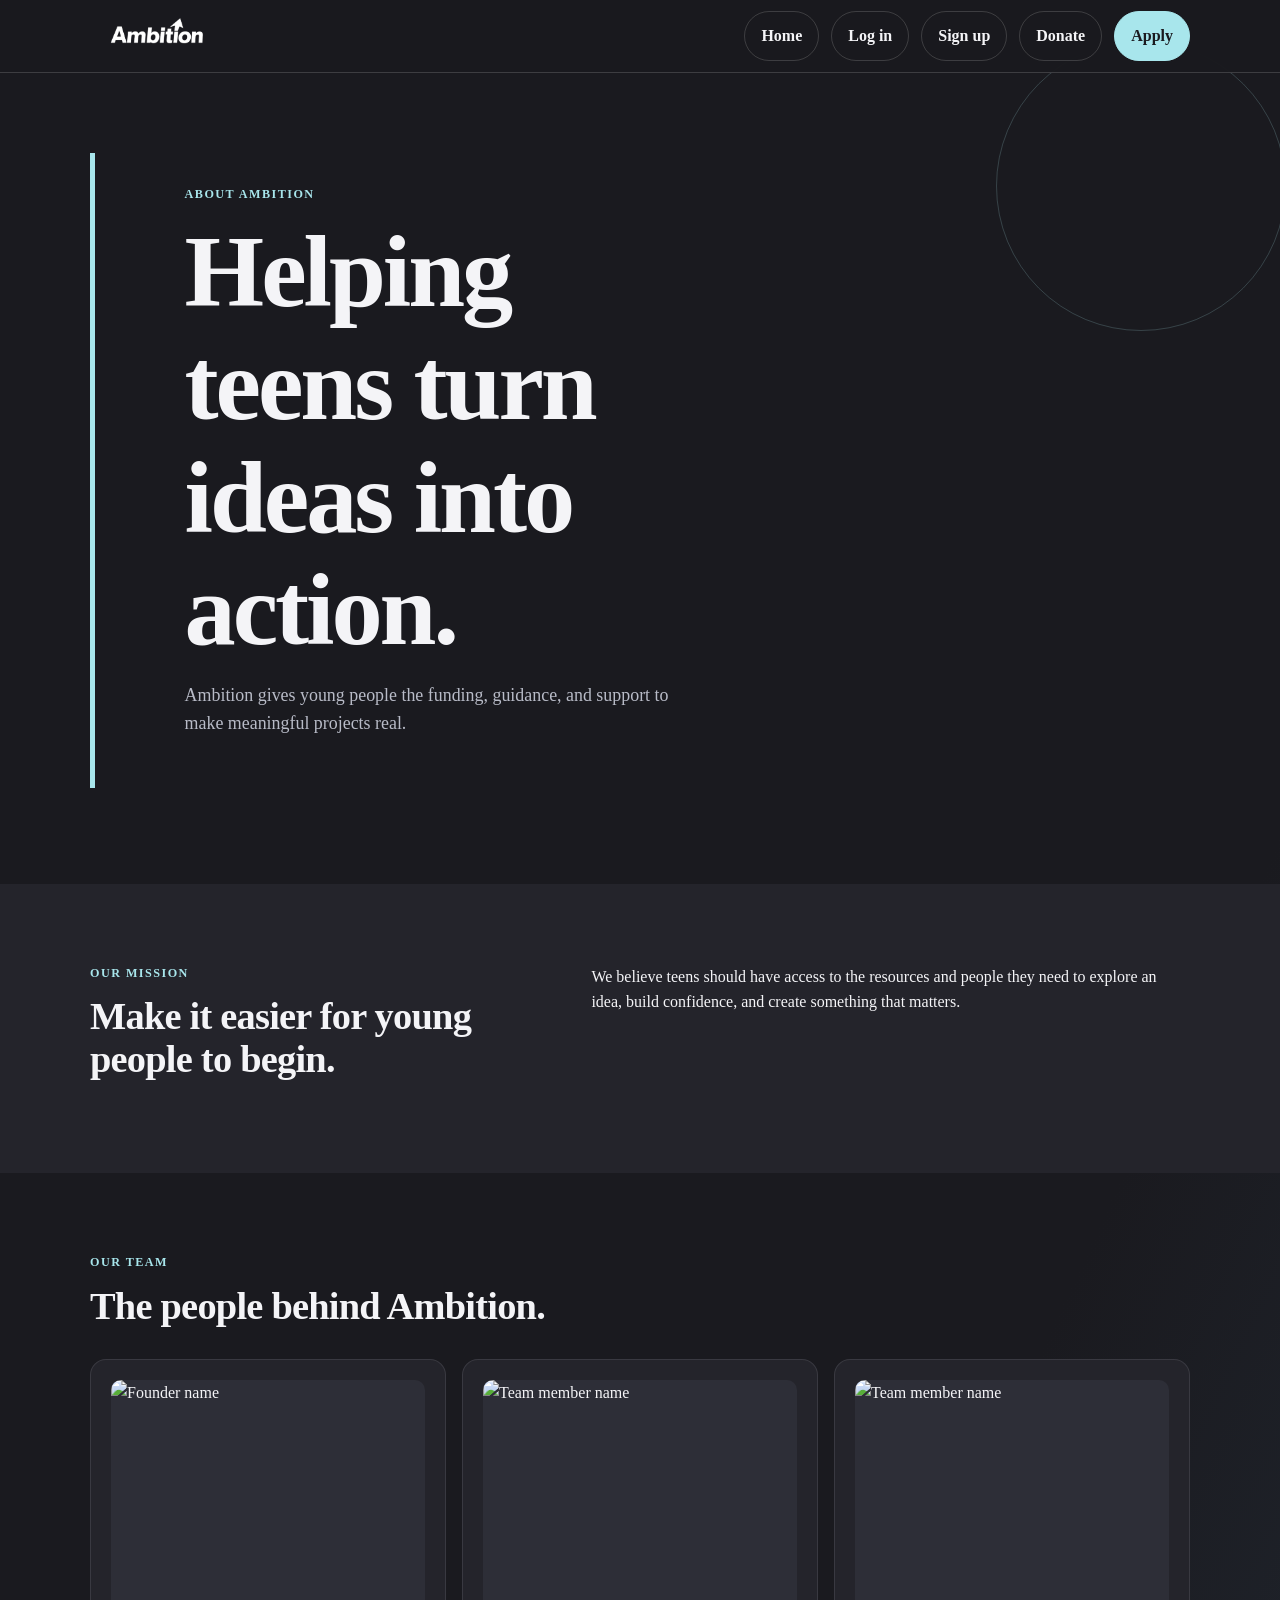
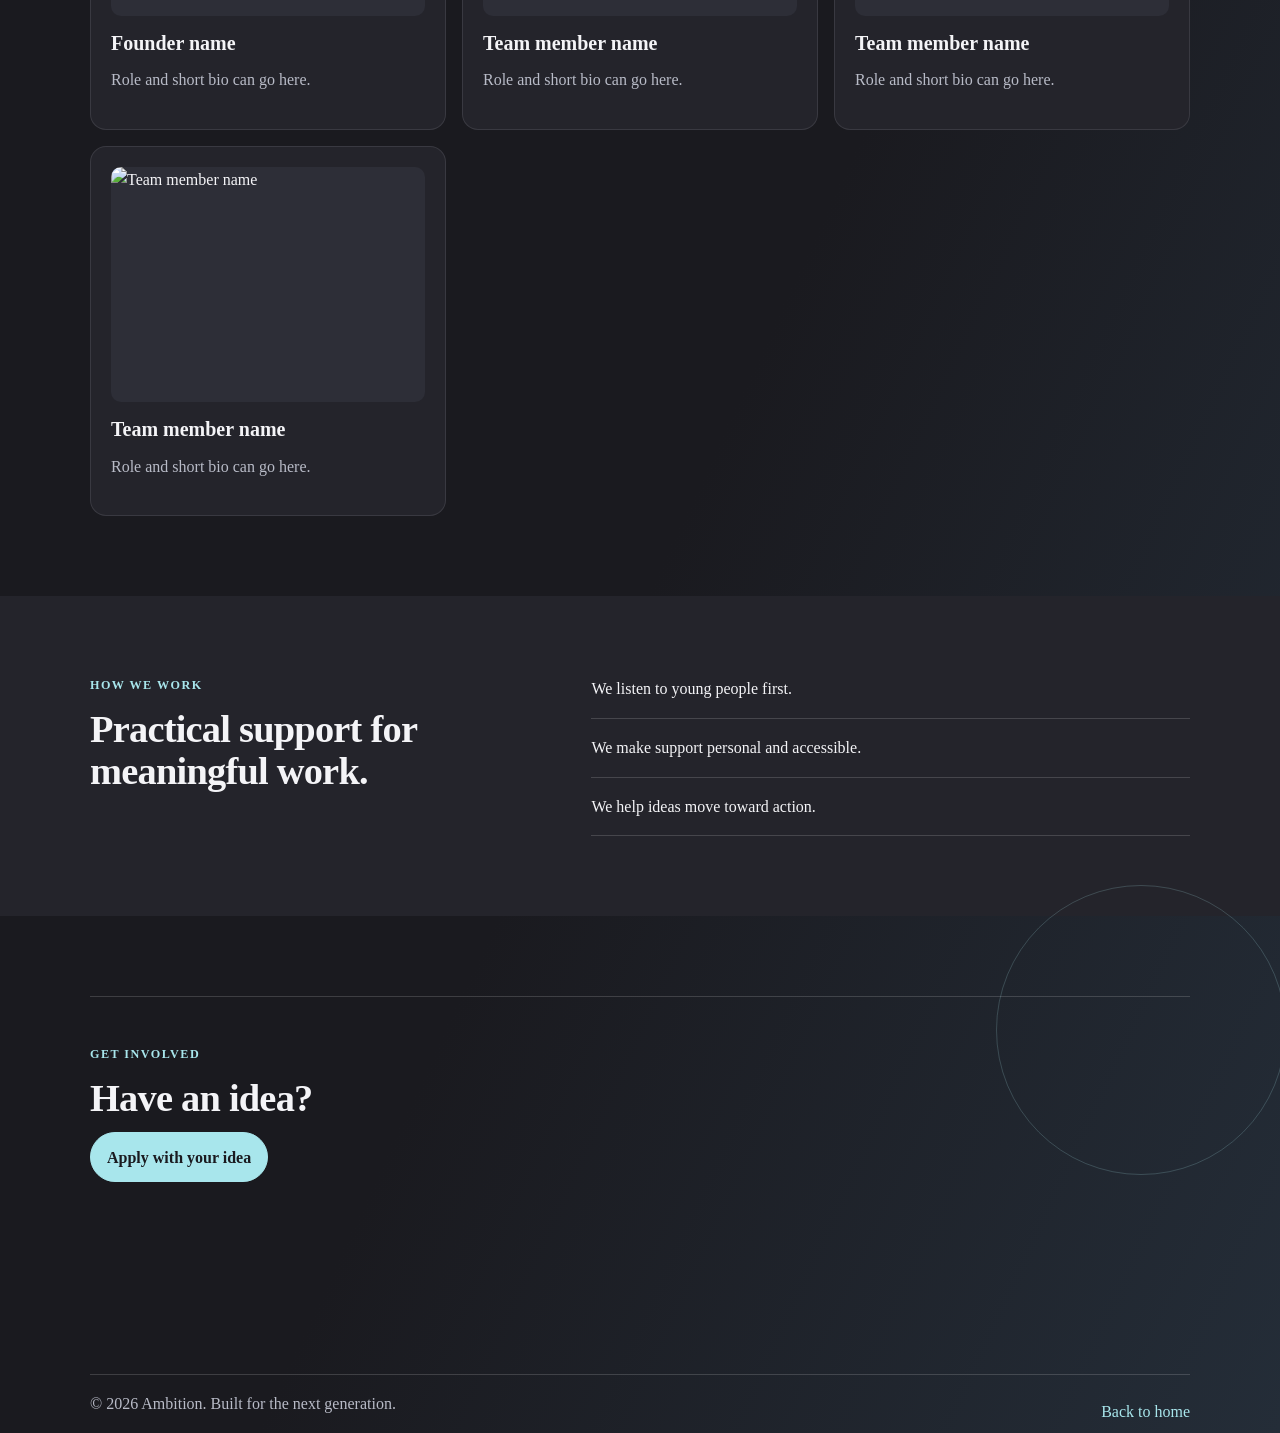
==== about.html @ fc1a548d "Add files via upload" ====
<!DOCTYPE html>
<html lang="en">
	<head>
		<meta charset="UTF-8" />
		<meta name="viewport" content="width=device-width, initial-scale=1.0" />
		<title>About Ambition</title>
		<meta
			name="description"
			content="Learn about Ambition, a nonprofit helping teens turn meaningful ideas into real projects."
		/>
		<link rel="stylesheet" href="styles.css" />
	</head>
	<body class="about-page">
		<header class="site-header">
			<div class="container nav-bar">
				<a href="index.html" class="brand">
					<img src="LogoText.png" alt="Ambition Logo" class="brand-logo" />
				</a>
				<nav class="nav-links">
					<a href="index.html" class="nav-pill">Home</a>
					<a href="login.html" class="nav-pill">Log in</a>
					<a href="signup.html" class="nav-pill">Sign up</a>
					<a href="donate.html" class="nav-pill">Donate</a>
					<a href="apply.html" class="btn btn-primary">Apply</a>
				</nav>
			</div>
		</header>

		<main class="about-simple">
			<section class="hero about-hero">
				<div class="container hero-shell reveal">
					<p class="eyebrow">About Ambition</p>
					<h1>Helping teens turn ideas into action.</h1>
					<p class="hero-text">
						Ambition gives young people the funding, guidance, and support to make meaningful projects real.
					</p>
				</div>
			</section>

			<section class="about-mission reveal">
				<div class="container about-simple-grid">
					<div>
						<p class="eyebrow">Our mission</p>
						<h2>Make it easier for young people to begin.</h2>
					</div>
					<p>
						We believe teens should have access to the resources and people they need to explore an idea,
						build confidence, and create something that matters.
					</p>
				</div>
			</section>

			<section class="about-team reveal">
				<div class="container">
					<p class="eyebrow">Our team</p>
					<h2>The people behind Ambition.</h2>
					<div class="info-grid">
						<article class="info-card">
							<img class="team-photo" alt="Founder name" />
							<h3>Founder name</h3>
							<p>Role and short bio can go here.</p>
						</article>
						<article class="info-card">
							<img class="team-photo" alt="Team member name" />
							<h3>Team member name</h3>
							<p>Role and short bio can go here.</p>
						</article>
						<article class="info-card">
							<img class="team-photo" alt="Team member name" />
							<h3>Team member name</h3>
							<p>Role and short bio can go here.</p>
						</article>
						<article class="info-card">
							<img class="team-photo" alt="Team member name" />
							<h3>Team member name</h3>
							<p>Role and short bio can go here.</p>
						</article>
					</div>
				</div>
			</section>

			<section class="about-values reveal">
				<div class="container about-simple-grid">
					<div>
						<p class="eyebrow">How we work</p>
						<h2>Practical support for meaningful work.</h2>
					</div>
					<ul>
						<li>We listen to young people first.</li>
						<li>We make support personal and accessible.</li>
						<li>We help ideas move toward action.</li>
					</ul>
				</div>
			</section>

			<section class="about-cta reveal">
				<div class="container hero-shell">
					<p class="eyebrow">Get involved</p>
					<h2>Have an idea?</h2>
					<a href="index.html#apply" class="btn btn-primary">Apply with your idea</a>
				</div>
			</section>
		</main>

		<footer class="site-footer">
			<div class="container footer-row">
				<p>© 2026 Ambition. Built for the next generation.</p>
				<a href="index.html">Back to home</a>
			</div>
		</footer>
	</body>
</html>
---- styles.css ----
:root {
  --page-bg: #1a1a1f;
  --page-text: #f4f4f7;
  --page-muted: #b8bbc7;
  --page-border: rgba(244, 244, 247, 0.16);
  --page-surface: #24242b;
  --page-surface-raised: #2d2e37;
  --page-accent: #a8e6ec;
  --page-accent-soft: #bfd7f0;
  --page-ink: #1a1a1f;
}

* {
  box-sizing: border-box;
}

html {
  scroll-behavior: smooth;
}

body {
  margin: 0;
  font-family: Georgia, 'Times New Roman', serif;
  background: var(--page-bg);
  color: var(--page-text);
  line-height: 1.6;
  background-image: radial-gradient(circle at 85% 8%, rgba(168, 230, 236, 0.12), transparent 28rem),
    linear-gradient(135deg, #1a1a1f 0%, #202127 55%, #1a1a1f 100%);
  min-height: 100vh;
}

img {
  max-width: 100%;
  display: block;
}

a {
  color: inherit;
  text-decoration: none;
}

button,
input,
textarea,
select {
  font: inherit;
}

.container {
  width: min(1100px, calc(100% - 2rem));
  margin: 0 auto;
}

.site-header {
  border-bottom: 1px solid var(--page-border);
  background: rgba(26, 26, 31, 0.9);
  backdrop-filter: blur(14px);
  position: sticky;
  top: 0;
  z-index: 10;
}

.nav-bar {
  display: flex;
  align-items: center;
  justify-content: space-between;
  min-height: 72px;
  gap: 1rem;
}

.brand {
  font-size: 1.15rem;
  font-weight: 700;
  letter-spacing: 0.04em;
  color: var(--page-accent);
}

.brand-logo {
  width: 132px;
  filter: brightness(0) invert(1);
}

.nav-links {
  display: flex;
  align-items: center;
  flex-wrap: wrap;
  gap: 0.75rem;
}

.nav-pill,
.btn {
  display: inline-block;
  padding: 0.7rem 1rem;
  border-radius: 999px;
  border: 1px solid var(--page-border);
  background: transparent;
  color: var(--page-text);
  font-weight: 600;
  transition: background 180ms ease, color 180ms ease, border-color 180ms ease, transform 180ms ease;
}

.nav-pill:hover,
.btn:hover {
  border-color: var(--page-accent);
  color: var(--page-accent);
  transform: translateY(-2px);
}

.btn-primary {
  background: var(--page-accent);
  border-color: var(--page-accent);
  color: var(--page-ink);
}

.btn-primary:hover {
  background: var(--page-accent-soft);
  border-color: var(--page-accent-soft);
  color: var(--page-ink);
}

main {
  padding: 3rem 0 5rem;
}

section {
  padding: 1.5rem 0;
}

.hero,
.info-section,
.impact-section,
.showcase-section,
.opportunities-section,
.site-footer {
  width: 100%;
}

.hero-shell,
.why-shell,
.impact-shell,
.showcase-shell,
.opportunities-shell,
.info-card,
.stat-card,
.showcase-card,
.opportunity-card {
  background: transparent;
  border: 0;
  padding: clamp(1.25rem, 3vw, 2.5rem);
}

.hero-shell {
  text-align: left;
  max-width: 1100px;
  position: relative;
}

.hero-shell::after {
  content: '';
  position: absolute;
  width: 18rem;
  height: 18rem;
  border: 1px solid rgba(168, 230, 236, 0.2);
  border-radius: 50%;
  right: -6rem;
  top: -7rem;
  pointer-events: none;
}

.eyebrow {
  margin: 0 0 0.75rem;
  font-size: 0.76rem;
  font-weight: 700;
  letter-spacing: 0.12em;
  text-transform: uppercase;
  color: var(--page-accent);
}

h1,
h2,
h3,
h4,
p,
ul,
ol {
  margin-top: 0;
}

h1,
h2,
h3,
h4 {
  line-height: 1.1;
  margin-bottom: 0.85rem;
  font-weight: 700;
}

h1 {
  max-width: 14ch;
  font-size: clamp(2.6rem, 6vw, 5.4rem);
  letter-spacing: -0.03em;
}

h2 {
  font-size: clamp(1.8rem, 3vw, 2.6rem);
  letter-spacing: -0.02em;
}

h3 {
  font-size: 1.25rem;
}

p,
li {
  color: var(--page-muted);
}

.hero-text,
.hero-dynamic,
.section-heading p,
.info-card p,
.showcase-card p,
.opportunity-card p,
.stat-card span {
  color: var(--page-muted);
}

.hero-text {
  max-width: 38rem;
  font-size: 1.12rem;
}

.hero-dynamic {
  color: var(--page-accent-soft);
  font-style: italic;
}

.hero-actions,
.hero-interactive,
.mode-switcher,
.idea-wheel,
.card-tag-row,
.chip-row {
  display: flex;
  flex-wrap: wrap;
  gap: 0.75rem;
}

.hero-actions {
  margin-top: 1.25rem;
}

.info-grid,
.impact-stats,
.showcase-row,
.opportunity-grid {
  display: grid;
  gap: 1rem;
}

.info-grid {
  grid-template-columns: repeat(3, minmax(0, 1fr));
}

.impact-stats {
  grid-template-columns: repeat(3, minmax(0, 1fr));
  margin-top: 1.2rem;
}

.showcase-row {
  grid-template-columns: repeat(2, minmax(0, 1fr));
  margin-top: 1rem;
}

.opportunity-grid {
  grid-template-columns: repeat(3, minmax(0, 1fr));
}

.hero-card,
.spark-card,
.spark-lab,
.showcase-card,
.info-card,
.opportunity-card,
.stat-card {
  background: var(--page-surface);
  border: 1px solid rgba(244, 244, 247, 0.1);
}

.info-section,
.showcase-section {
  background: rgba(244, 244, 247, 0.025);
}

.why-shell,
.impact-shell,
.showcase-shell,
.opportunities-shell {
  border-color: transparent;
  background: transparent;
  box-shadow: none;
}

.why-intro,
.section-heading {
  max-width: 42rem;
}

.info-card,
.stat-card,
.showcase-card,
.opportunity-card {
  border-radius: 16px;
  padding: 1.25rem;
  transition: transform 180ms ease, border-color 180ms ease, background 180ms ease;
}

.info-card:hover,
.showcase-card:hover,
.opportunity-card:hover {
  transform: translateY(-4px);
  border-color: rgba(168, 230, 236, 0.5);
  background: var(--page-surface-raised);
}

.stat-card {
  border-top: 2px solid var(--page-accent);
  border-radius: 16px;
}

.stat-card strong {
  display: block;
  color: var(--page-accent);
  font-size: 2.6rem;
  line-height: 1;
  margin-bottom: 0.6rem;
}

.spark-card {
  display: block;
}

.spark-carousel {
  display: grid;
  grid-template-columns: auto minmax(0, 1fr) auto;
  gap: 0.75rem;
  align-items: center;
  margin-top: 1rem;
}

.spark-arrow,
.spark-dot,
.back-to-top,
.choice-pill {
  appearance: none;
  border: 1px solid var(--page-border);
  background: var(--page-surface-raised);
  color: var(--page-text);
  cursor: pointer;
}

.spark-arrow:hover,
.choice-pill:hover,
.spark-dot:hover,
.choice-pill.active,
.spark-dot.active {
  background: var(--page-accent);
  border-color: var(--page-accent);
  color: var(--page-ink);
}

.spark-arrow {
  width: 44px;
  height: 44px;
  border-radius: 50%;
}

.spark-dot {
  width: 10px;
  height: 10px;
  border-radius: 50%;
  padding: 0;
}

.spark-carousel-dots {
  display: flex;
  justify-content: center;
  gap: 0.6rem;
  margin-top: 1rem;
}

.spark-hint {
  margin: 0.8rem 0 0;
  color: var(--page-muted);
}

.footer-row {
  display: flex;
  align-items: center;
  justify-content: space-between;
  gap: 1rem;
  padding-top: 1rem;
  border-top: 1px solid var(--page-border);
  color: var(--page-muted);
}

.footer-row a {
  color: var(--page-accent);
}

.card-label,
.card-icon {
  color: var(--page-accent);
}

.card-tag-row span,
.chip-row span {
  border: 1px solid rgba(191, 215, 240, 0.32);
  border-radius: 999px;
  color: var(--page-accent-soft);
  padding: 0.2rem 0.6rem;
  font-size: 0.8rem;
}

.idea-wheel {
  margin: 2rem 0;
  justify-content: center;
}

.idea-wheel span {
  color: var(--page-ink);
  background: var(--page-accent-soft);
  border-radius: 999px;
  padding: 0.55rem 0.9rem;
  font-size: 0.9rem;
  font-weight: 700;
}

.reveal {
  opacity: 1;
  transform: none;
  filter: none;
}

.scroll-progress,
.background-glow,
.particle-layer,
.cursor-glow,
.btn-ripple,
.spark-effect,
.back-to-top.show {
  display: none !important;
}

::selection {
  background: var(--page-accent);
  color: var(--page-ink);
}

/* About page: editorial layout distinct from the landing page. */
.about-page {
  background-image: linear-gradient(115deg, #1a1a1f 0%, #1a1a1f 62%, #242d38 100%);
}

.about-page main {
  padding-top: 0;
}

.about-page .about-hero {
  min-height: 62vh;
  display: flex;
  align-items: center;
  padding: 5rem 0 6rem;
}

.about-page .about-hero .hero-shell {
  border-left: 5px solid var(--page-accent);
  padding: 2rem clamp(1.5rem, 7vw, 7rem);
  background: transparent;
  box-shadow: none;
}

.about-page .about-hero h1 {
  max-width: 9ch;
  font-size: clamp(3.2rem, 8vw, 7rem);
}

.about-page .about-hero .hero-text {
  max-width: 31rem;
}

.about-page .about-story {
  background: var(--page-accent-soft);
  color: var(--page-ink);
  padding: 5rem 0;
}

.about-page .about-story p,
.about-page .about-story h2,
.about-page .about-story h3 {
  color: var(--page-ink);
}

.about-page .about-story .why-shell {
  display: grid;
  grid-template-columns: minmax(12rem, 0.7fr) minmax(0, 1.3fr);
  gap: clamp(2rem, 7vw, 7rem);
  align-items: start;
}

.about-page .about-story .why-intro {
  position: sticky;
  top: 7rem;
}

.about-page .about-story .eyebrow {
  color: #426675;
}

.about-page .about-story .info-grid {
  grid-template-columns: 1fr;
  gap: 0;
}

.about-page .about-story .info-card {
  border: 0;
  border-top: 1px solid rgba(26, 26, 31, 0.35);
  border-radius: 0;
  padding: 1.5rem 0;
  background: transparent;
}

.about-page .about-story .info-card:last-child {
  border-bottom: 1px solid rgba(26, 26, 31, 0.35);
}

.about-page .about-principles {
  padding: 6rem 0;
}

.about-page .about-principles .section-heading {
  margin-bottom: 2rem;
}

.about-page .about-principles .impact-stats {
  grid-template-columns: 1fr;
  gap: 0;
  margin-top: 0;
}

.about-page .about-principles .stat-card {
  display: grid;
  grid-template-columns: 5rem 1fr;
  gap: 1.5rem;
  align-items: center;
  border: 0;
  border-top: 1px solid var(--page-border);
  border-radius: 0;
  padding: 1.25rem 0;
  background: transparent;
}

.about-page .about-principles .stat-card:last-child {
  border-bottom: 1px solid var(--page-border);
}

.about-page .about-principles .stat-card strong {
  font-size: 1.1rem;
  color: var(--page-accent);
}

.about-page .about-founder {
  padding: 6rem 0;
  background: rgba(191, 215, 240, 0.08);
}

.about-page .about-founder .showcase-shell {
  max-width: 900px;
}

.about-page .about-founder .showcase-card {
  border: 0;
  border-left: 2px solid var(--page-accent);
  border-radius: 0;
  padding: 0 0 0 2rem;
  background: transparent;
}

.about-page .about-founder .showcase-card p {
  max-width: 42rem;
  color: var(--page-text);
  font-size: clamp(1.4rem, 3vw, 2.25rem);
  line-height: 1.25;
}

.about-page .about-cta {
  padding: 6rem 0 8rem;
}

.about-page .about-cta .hero-shell {
  border-top: 1px solid var(--page-border);
  border-radius: 0;
  padding: 3rem 0 0;
  box-shadow: none;
}

.about-simple-grid {
  display: grid;
  grid-template-columns: minmax(0, 0.8fr) minmax(0, 1.2fr);
  gap: clamp(2rem, 8vw, 8rem);
  align-items: start;
}

.about-mission,
.about-values {
  padding: 5rem 0;
}

.about-mission {
  background: var(--page-surface);
}

.about-mission h2,
.about-mission p {
  color: var(--page-text);
}

.about-mission .eyebrow {
  color: var(--page-accent);
}

.about-team {
  padding: 5rem 0;
}

.about-team > .container > h2 {
  margin-bottom: 2rem;
}

.about-team .info-grid {
  grid-template-columns: repeat(3, minmax(0, 1fr));
}

.team-photo {
  width: 100%;
  aspect-ratio: 4 / 3;
  object-fit: cover;
  margin-bottom: 1rem;
  background: var(--page-surface-raised);
  border-radius: 10px;
}

.about-values {
  background: var(--page-surface);
}

.about-values h2,
.about-values li {
  color: var(--page-text);
}

.about-values ul {
  display: grid;
  gap: 1rem;
  margin: 0;
  padding: 0;
  list-style: none;
}

.about-values li {
  border-bottom: 1px solid var(--page-border);
  padding-bottom: 1rem;
  color: var(--page-text);
}

.about-simple .about-cta {
  padding: 5rem 0 7rem;
}

.apply-page {
  display: block;
  padding: 0;
  background: var(--page-bg);
}

.apply-main {
  max-width: 760px;
  padding-top: 5rem;
  padding-bottom: 6rem;
}

.apply-intro {
  max-width: 38rem;
  margin-right: auto;
  margin-left: auto;
  margin-bottom: 2rem;
  padding: 0;
}

.apply-intro h1 {
  margin-bottom: 1rem;
}

.apply-card {
  width: min(680px, calc(100% - 2rem));
  margin: 0 auto;
  padding: clamp(1.25rem, 4vw, 2.5rem);
  background: var(--page-surface);
  border: 1px solid var(--page-border);
  border-radius: 16px;
  box-shadow: 0 24px 70px rgba(0, 0, 0, 0.22);
}

.apply-card form {
  display: grid;
  gap: 1rem;
}

.apply-card label {
  display: grid;
  gap: 0.45rem;
  color: var(--page-text);
  font-weight: 600;
}

.apply-card input,
.apply-card textarea {
  width: 100%;
  border: 1px solid var(--page-border);
  border-radius: 8px;
  background: var(--page-surface-raised);
  color: var(--page-text);
  padding: 0.8rem 0.9rem;
}

.apply-card input:focus,
.apply-card textarea:focus {
  outline: 2px solid var(--page-accent);
  outline-offset: 2px;
}

.password-field {
  display: flex;
  align-items: center;
  gap: 0.5rem;
}

.password-field input {
  flex: 1;
}

.password-toggle {
  position: static;
  display: grid;
  width: 2.25rem;
  height: 2.25rem;
  place-items: center;
  flex: 0 0 2.25rem;
  border: 0 !important;
  background: transparent !important;
  color: var(--page-muted) !important;
  cursor: pointer;
  font-size: 1.1rem;
}

.password-toggle:hover {
  color: var(--page-accent) !important;
}

.apply-card textarea {
  min-height: 10rem;
  resize: vertical;
}

.apply-card button {
  justify-self: start;
  border: 1px solid var(--page-accent);
  cursor: pointer;
}

.apply-card .small {
  margin-top: 1rem;
  color: var(--page-muted);
}

.login-main {
  min-height: calc(100vh - 14rem);
}

.login-intro {
  margin-bottom: 2rem;
}

.login-card {
  width: min(520px, calc(100% - 2rem));
}

.login-remember {
  display: flex !important;
  align-items: center;
  gap: 0.6rem !important;
  font-weight: 400 !important;
}

.login-remember input {
  width: auto;
  margin: 0;
  padding: 0;
}

.terms-agreement {
  display: flex !important;
  grid-template-columns: auto 1fr;
  align-items: flex-start;
  gap: 0.6rem !important;
  font-weight: 400 !important;
}

.terms-agreement input {
  width: auto;
  margin-top: 0.3rem;
  padding: 0;
}

.terms-agreement a {
  color: var(--page-accent);
}

.login-card button {
  width: 100%;
  justify-self: stretch;
}

.login-link {
  justify-self: start;
  color: var(--page-accent);
}

.cf-turnstile {
  min-height: 65px;
}

.form-message {
  min-height: 1.5em;
  margin: 0;
  color: #ffb4ab;
}

.panel-copy {
  margin: 1rem 0 0;
  color: var(--page-muted);
}

.terms-card h2 {
  margin-top: 1.75rem;
}

.terms-card h2:first-child {
  margin-top: 0;
}

.admin-main {
  max-width: 900px;
}

.admin-access-message {
  width: min(900px, calc(100% - 2rem));
  margin: 2rem auto;
  text-align: center;
}

.application-list {
  display: grid;
  gap: 1rem;
}

.application-review-card {
  padding: 1.5rem;
  border: 1px solid var(--page-border);
  border-radius: 12px;
  background: var(--page-surface);
}

.application-review-card h2 {
  display: inline-block;
  margin-right: 0.75rem;
  font-size: 1.4rem;
}

.application-status {
  display: inline-block;
  padding: 0.2rem 0.55rem;
  border-radius: 999px;
  font-size: 0.72rem;
  font-weight: 700;
  text-transform: uppercase;
  letter-spacing: 0.08em;
}

.application-status-pending { color: #f2b880; background: rgba(242, 184, 128, 0.15); }
.application-status-accepted { color: var(--page-accent); background: rgba(168, 230, 236, 0.15); }
.application-status-rejected { color: #ffb4ab; background: rgba(255, 180, 171, 0.15); }

.application-review-actions {
  display: flex;
  flex-wrap: wrap;
  gap: 0.75rem;
  margin-top: 1rem;
}

.workspace-page {
  display: block;
  padding: 0;
}

.workspace-main {
  padding: 0 0 5rem;
}

.workspace-hero {
  padding: 5.5rem 0 4rem;
  border-bottom: 1px solid var(--page-border);
  background: linear-gradient(120deg, rgba(168, 230, 236, 0.1), transparent 52%);
}

.workspace-hero-row,
.workspace-section-heading,
.panel-heading {
  display: flex;
  align-items: flex-end;
  justify-content: space-between;
  gap: 2rem;
}

.workspace-hero h1 {
  max-width: 38rem;
  margin-bottom: 0.75rem;
}

.workspace-status {
  display: flex;
  align-items: center;
  gap: 0.55rem;
  padding-bottom: 0.65rem;
  color: var(--page-muted);
  white-space: nowrap;
  font-size: 0.9rem;
}

.status-dot {
  width: 0.55rem;
  height: 0.55rem;
  border-radius: 50%;
  background: #9be2ae;
  box-shadow: 0 0 0 4px rgba(155, 226, 174, 0.12);
}

.workspace-section {
  padding: 5rem 0;
}

.workspace-section-tinted {
  background: rgba(191, 215, 240, 0.06);
}

.workspace-section-heading {
  align-items: center;
  margin-bottom: 2rem;
}

.workspace-section-heading h2,
.panel-heading h3 {
  margin-bottom: 0;
}

.workspace-grid,
.gallery-grid {
  display: grid;
  grid-template-columns: repeat(3, minmax(0, 1fr));
  gap: 1rem;
}

.project-card,
.gallery-card,
.update-entry,
.workspace-panel {
  border: 1px solid var(--page-border);
  background: var(--page-surface);
}

.project-card {
  min-height: 100%;
  padding: 1.25rem;
  border-radius: 12px;
}

.project-card-featured {
  grid-column: span 2;
}

.project-card-top,
.project-card-bottom {
  display: flex;
  justify-content: space-between;
  gap: 1rem;
  color: var(--page-muted);
  font-size: 0.82rem;
}

.project-label,
.update-tag {
  color: var(--page-accent);
  text-transform: uppercase;
  letter-spacing: 0.08em;
  font-size: 0.7rem;
  font-weight: 700;
}

.project-art,
.gallery-art {
  display: flex;
  min-height: 10rem;
  align-items: flex-end;
  justify-content: space-between;
  margin: 1rem 0 1.25rem;
  padding: 1rem;
  color: #1a1a1f;
  font-weight: 700;
}

.project-art span,
.gallery-art span {
  font-size: 1.25rem;
  line-height: 0.95;
}

.project-art strong {
  font-size: 3rem;
  line-height: 0.8;
}

.project-art-app { background: #a8e6ec; }
.gallery-art-green { background: #b9d7b1; }
.gallery-art-orange { background: #f2b880; }
.gallery-art-blue { background: #9fc3e6; }

.project-card h3,
.gallery-card h3 {
  margin-bottom: 0.4rem;
}

.project-card p,
.gallery-card p,
.section-copy {
  color: var(--page-muted);
}

.project-progress {
  height: 0.35rem;
  margin: 1.5rem 0 0.8rem;
  background: var(--page-surface-raised);
}

.project-progress span {
  display: block;
  height: 100%;
  background: var(--page-accent);
}

.project-card-bottom a,
.gallery-author {
  color: var(--page-accent);
}

.project-card-empty {
  display: flex;
  flex-direction: column;
  justify-content: center;
  border-style: dashed;
}

.empty-project-mark {
  color: var(--page-accent);
  font-size: 3.5rem;
  line-height: 1;
}

.project-card-empty .btn {
  align-self: flex-start;
  margin-top: 1rem;
}

.workspace-panel {
  margin-top: 1rem;
  padding: 1.5rem;
  border-radius: 12px;
}

.workspace-panel.is-hidden {
  display: none;
}

.panel-close {
  border: 0;
  background: transparent;
  color: var(--page-muted);
  font-size: 1.6rem;
  cursor: pointer;
}

.workspace-form-grid {
  display: grid;
  grid-template-columns: 0.8fr 1.2fr;
  gap: 1rem;
  margin: 1.5rem 0;
}

.workspace-panel label {
  display: grid;
  gap: 0.45rem;
  color: var(--page-text);
  font-weight: 600;
}

.workspace-panel input,
.workspace-panel textarea {
  width: 100%;
  border: 1px solid var(--page-border);
  border-radius: 8px;
  background: var(--page-surface-raised);
  color: var(--page-text);
  padding: 0.8rem 0.9rem;
  font: inherit;
}

.workspace-panel textarea {
  min-height: 7rem;
  resize: vertical;
}

.workspace-panel input:focus,
.workspace-panel textarea:focus {
  outline: 2px solid var(--page-accent);
  outline-offset: 2px;
}

.workspace-two-column {
  display: grid;
  grid-template-columns: minmax(0, 0.85fr) minmax(0, 1.15fr);
  gap: clamp(2rem, 7vw, 7rem);
  align-items: start;
}

.update-form {
  margin-top: 2rem;
}

.media-input {
  padding: 0.6rem !important;
}

.media-preview {
  display: grid;
  grid-template-columns: repeat(3, 1fr);
  gap: 0.5rem;
}

.media-preview img,
.media-preview video {
  width: 100%;
  aspect-ratio: 1;
  object-fit: cover;
  border-radius: 6px;
}

.update-list {
  display: grid;
  gap: 1rem;
}

.update-entry {
  padding: 1.5rem;
  border-width: 0 0 0 2px;
  border-color: var(--page-accent);
}

.update-date {
  color: var(--page-muted);
  font-size: 0.82rem;
}

.update-entry h3 {
  margin: 0.6rem 0;
}

.update-tag {
  display: inline-block;
  margin-top: 0.8rem;
}

.gallery-card {
  overflow: hidden;
  border-radius: 12px;
}

.gallery-art {
  min-height: 13rem;
  margin: 0;
}

.gallery-card-copy {
  padding: 1.25rem;
}

.gallery-author {
  display: block;
  margin-top: 1rem;
  font-size: 0.85rem;
}

@media (max-width: 700px) {
  .about-simple-grid,
  .about-team .info-grid,
  .workspace-form-grid,
  .workspace-two-column {
    grid-template-columns: 1fr;
    gap: 2rem;
  }

  .workspace-hero-row,
  .workspace-section-heading,
  .panel-heading {
    align-items: flex-start;
    flex-direction: column;
  }

  .workspace-grid,
  .gallery-grid {
    grid-template-columns: 1fr;
  }

  .project-card-featured {
    grid-column: auto;
  }
}

@media (max-width: 700px) {
  .about-page .about-story .why-shell {
    grid-template-columns: 1fr;
    gap: 2rem;
  }

  .about-page .about-story .why-intro {
    position: static;
  }
}

@media (max-width: 860px) {
  .info-grid,
  .impact-stats,
  .showcase-row,
  .opportunity-grid {
    grid-template-columns: 1fr;
  }
}

@media (max-width: 560px) {
  .nav-links {
    display: none;
  }

  .hero-actions {
    flex-direction: column;
  }

  .btn,
  .nav-pill {
    width: 100%;
    text-align: center;
  }

  .spark-carousel {
    grid-template-columns: 1fr;
  }

  .spark-arrow {
    width: 100%;
    height: 48px;
    border-radius: 999px;
  }

  .footer-row {
    flex-direction: column;
    align-items: flex-start;
  }

  main {
    padding-top: 1.5rem;
  }

  .hero-shell,
  .why-shell,
  .impact-shell,
  .showcase-shell,
  .opportunities-shell {
    padding: 1.25rem;
  }

  h1 {
    font-size: clamp(2.45rem, 13vw, 4rem);
  }
}
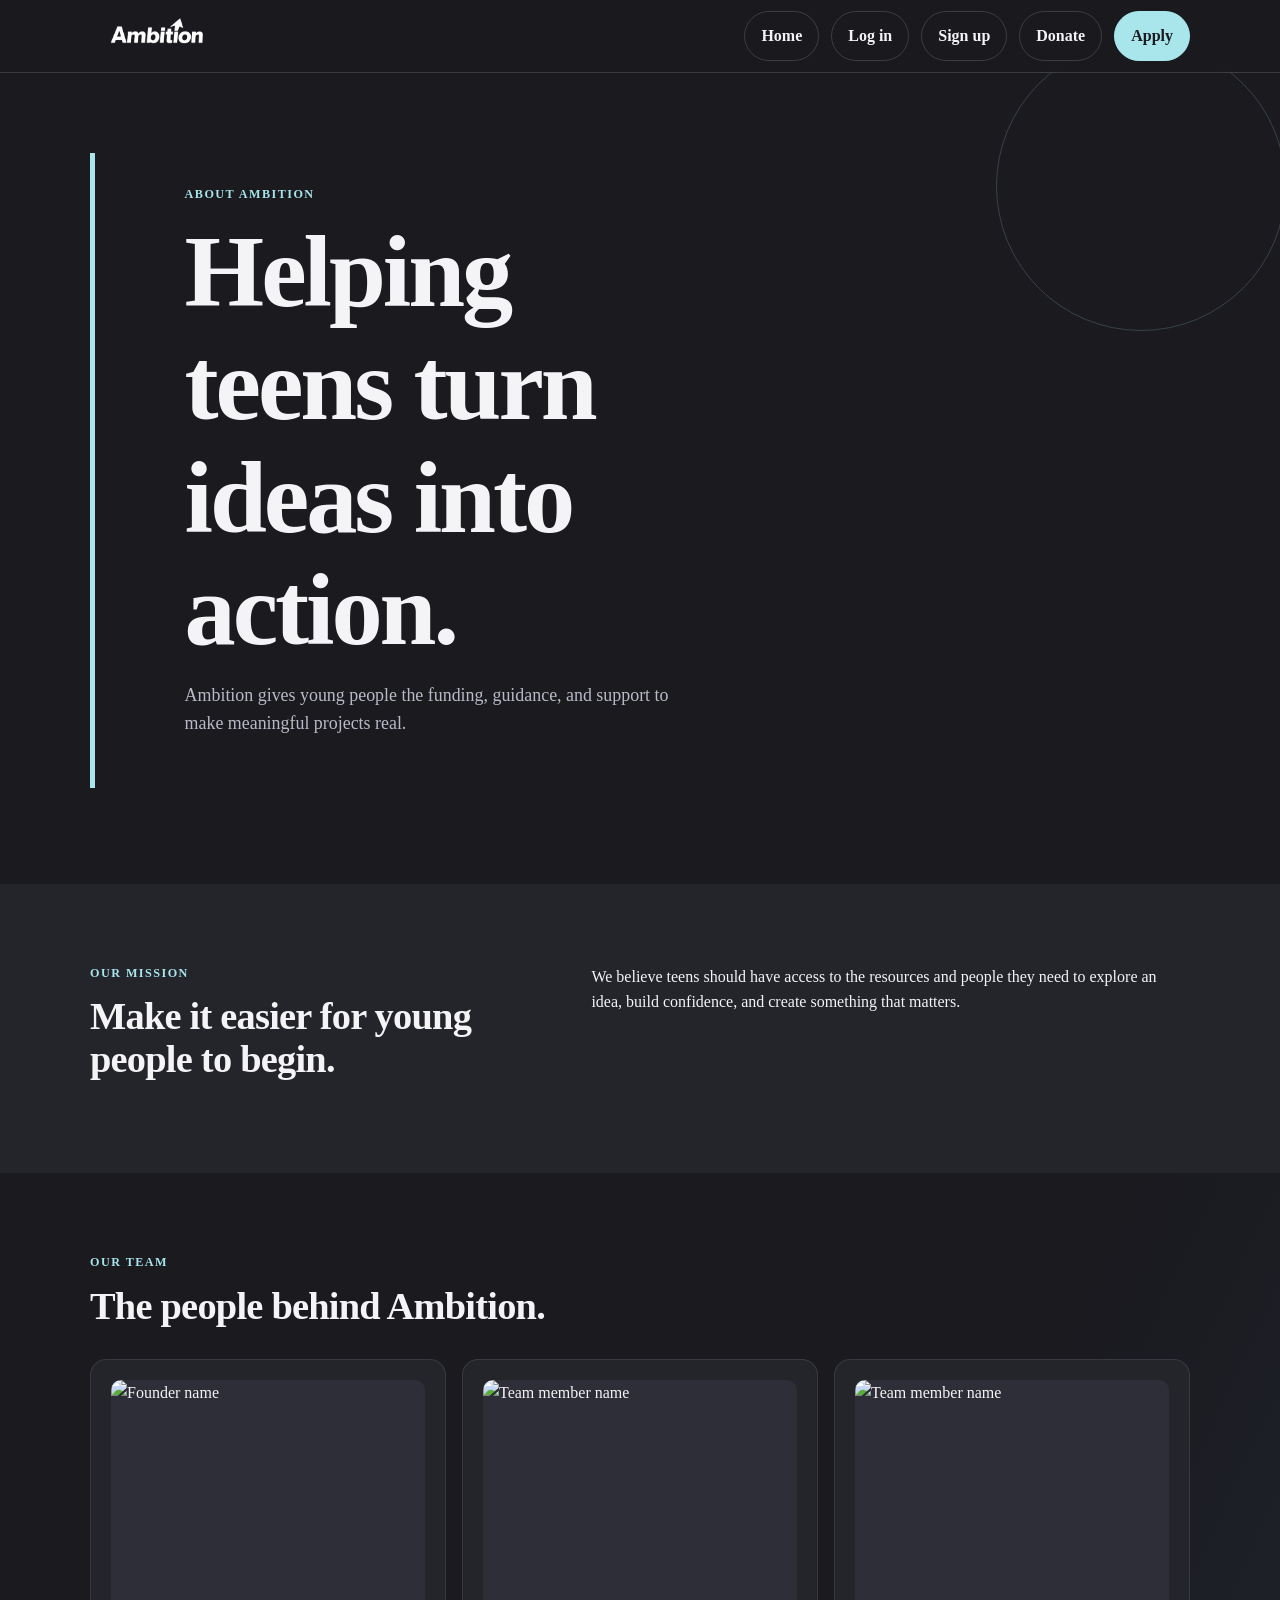
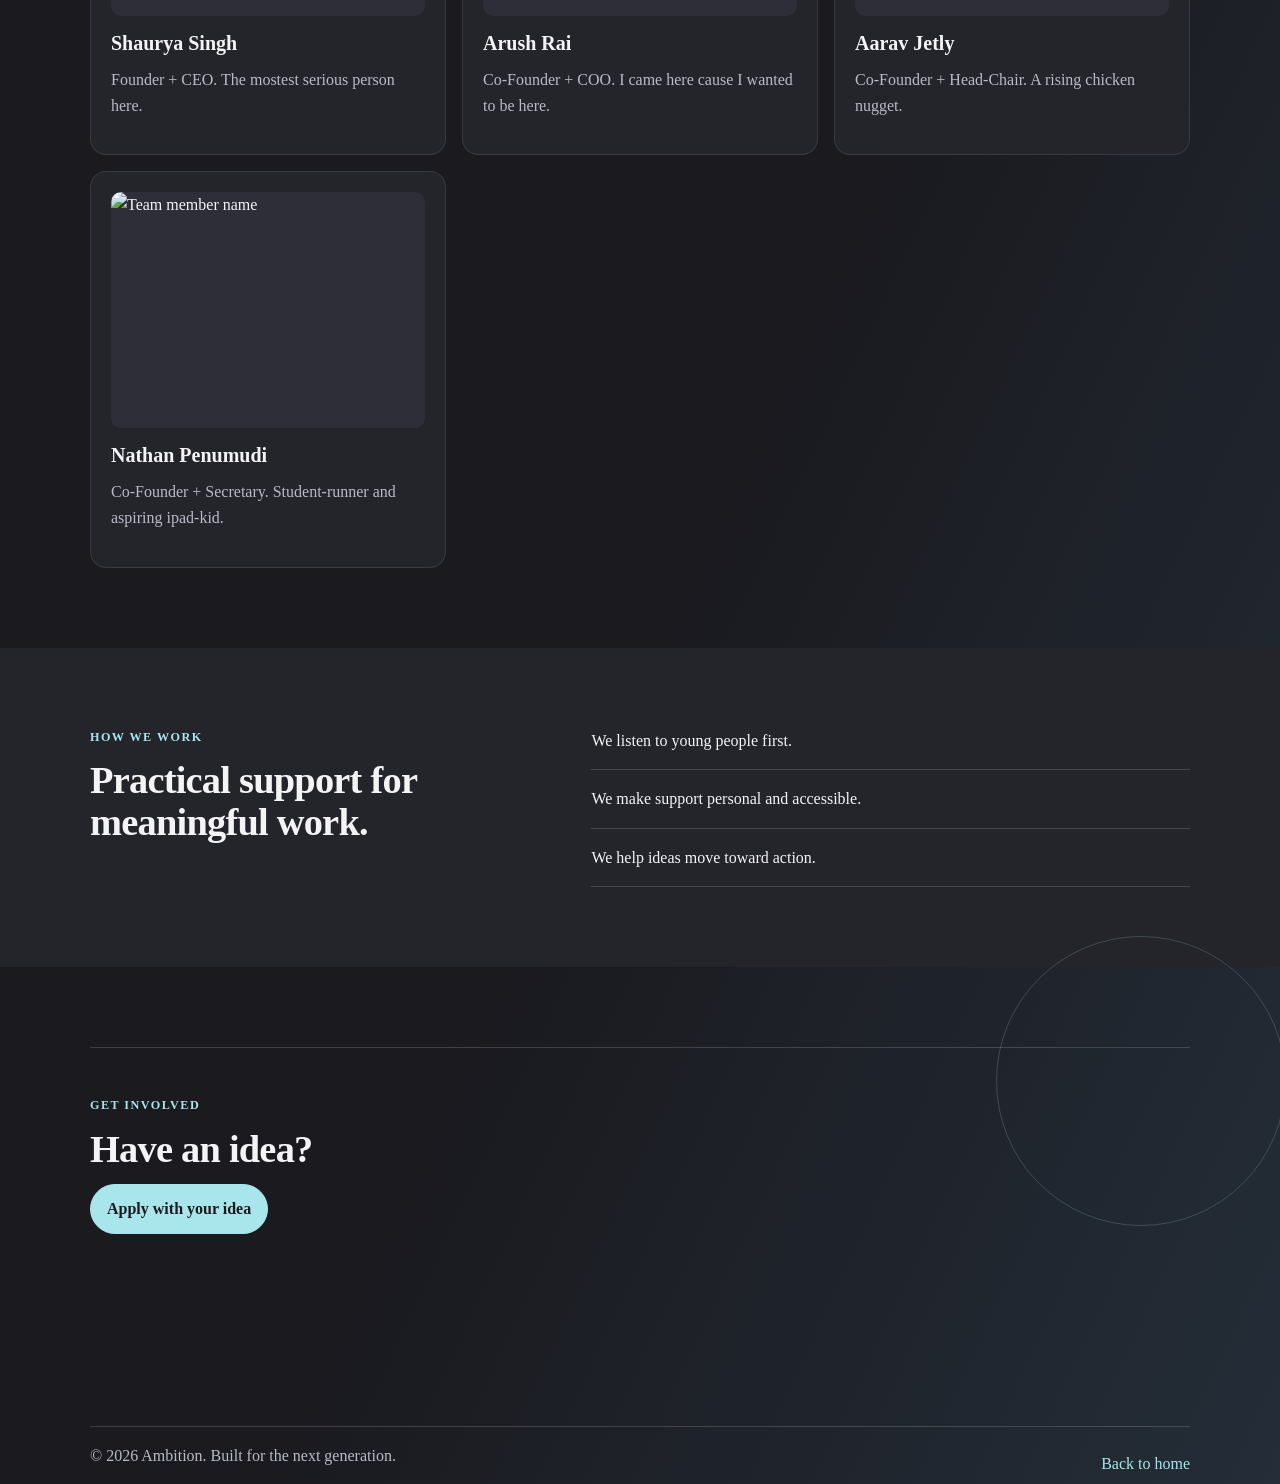
==== commit af18a50e: "Update about.html" ====
--- a/about.html
+++ b/about.html
@@ -57,23 +57,23 @@
 					<div class="info-grid">
 						<article class="info-card">
 							<img class="team-photo" alt="Founder name" />
-							<h3>Founder name</h3>
-							<p>Role and short bio can go here.</p>
+							<h3>Shaurya Singh</h3>
+							<p>Founder + CEO. The mostest serious person here.</p>
 						</article>
 						<article class="info-card">
 							<img class="team-photo" alt="Team member name" />
-							<h3>Team member name</h3>
-							<p>Role and short bio can go here.</p>
+							<h3>Arush Rai</h3>
+							<p>Co-Founder + COO. I came here cause I wanted to be here.</p>
 						</article>
 						<article class="info-card">
 							<img class="team-photo" alt="Team member name" />
-							<h3>Team member name</h3>
-							<p>Role and short bio can go here.</p>
+							<h3>Aarav Jetly</h3>
+							<p>Co-Founder + Head-Chair. A rising chicken nugget.</p>
 						</article>
 						<article class="info-card">
 							<img class="team-photo" alt="Team member name" />
-							<h3>Team member name</h3>
-							<p>Role and short bio can go here.</p>
+							<h3>Nathan Penumudi</h3>
+							<p>Co-Founder + Secretary. Student-runner and aspiring ipad-kid.</p>
 						</article>
 					</div>
 				</div>
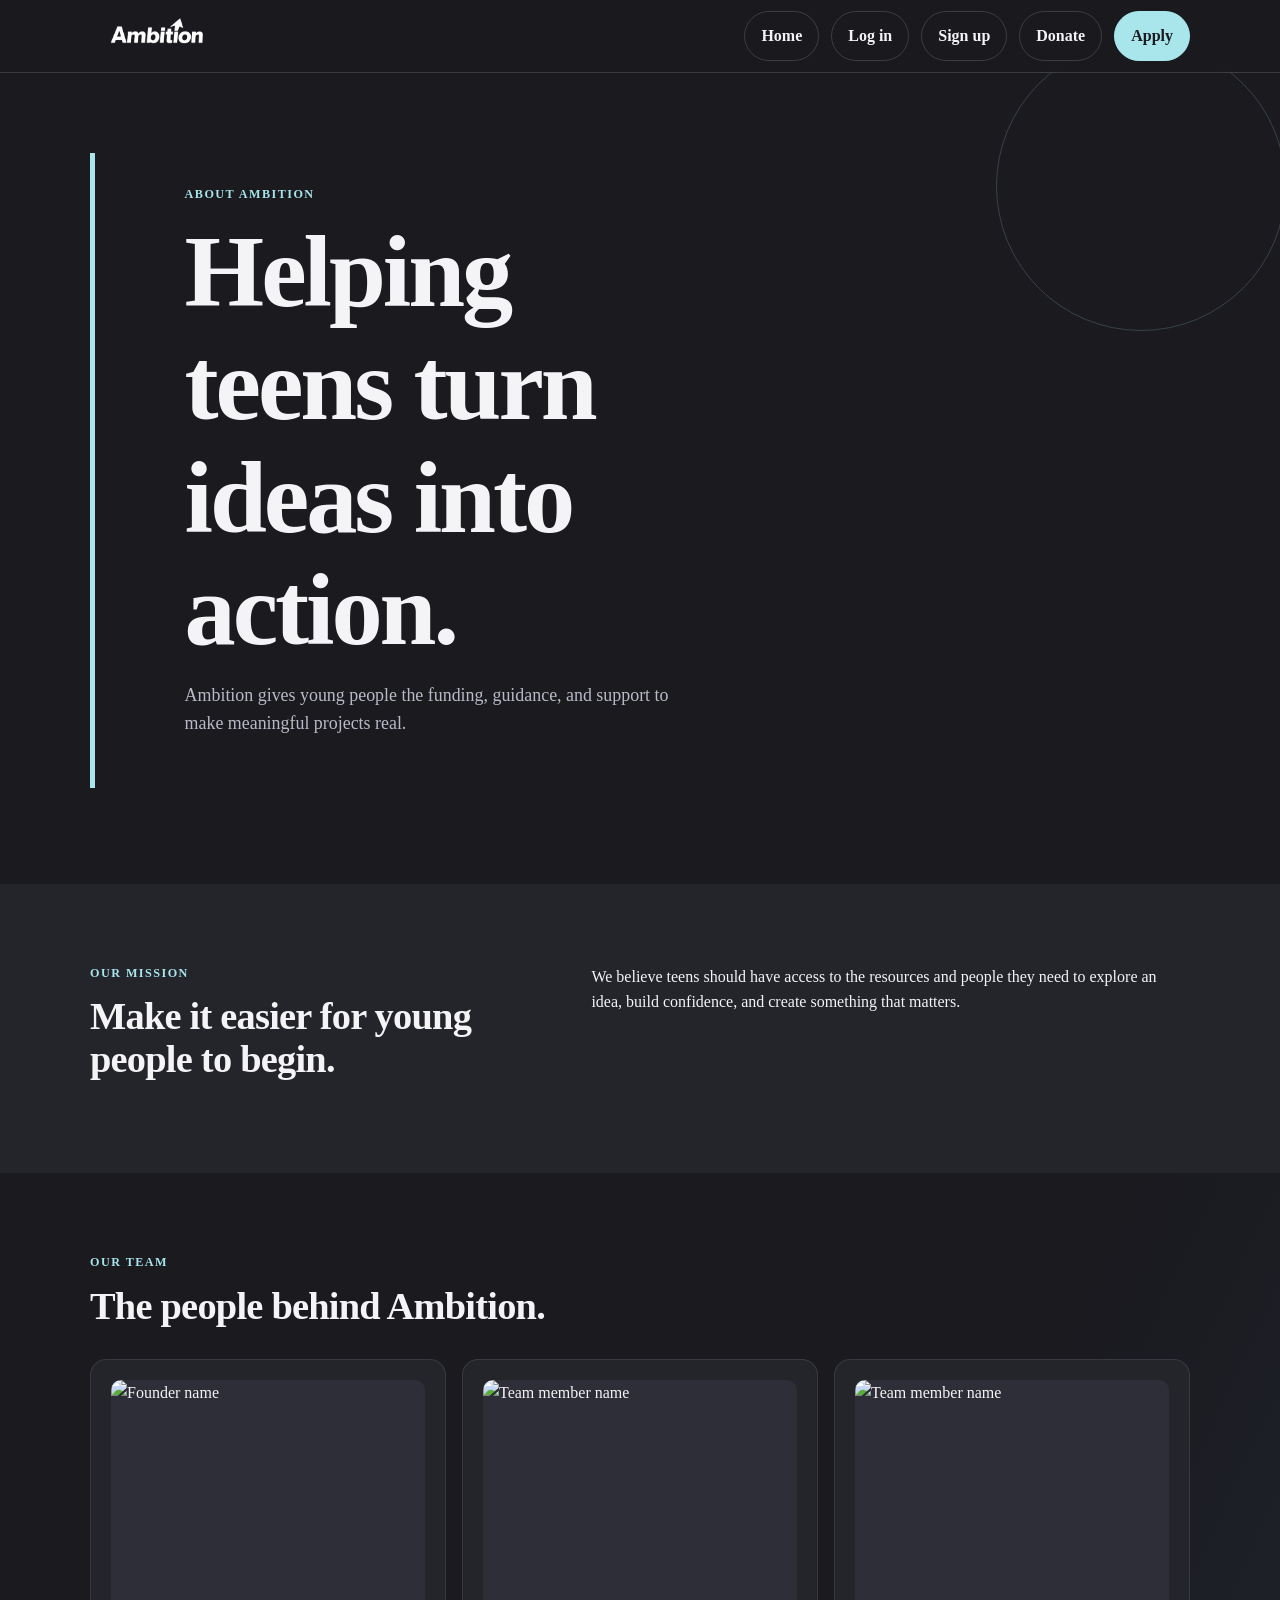
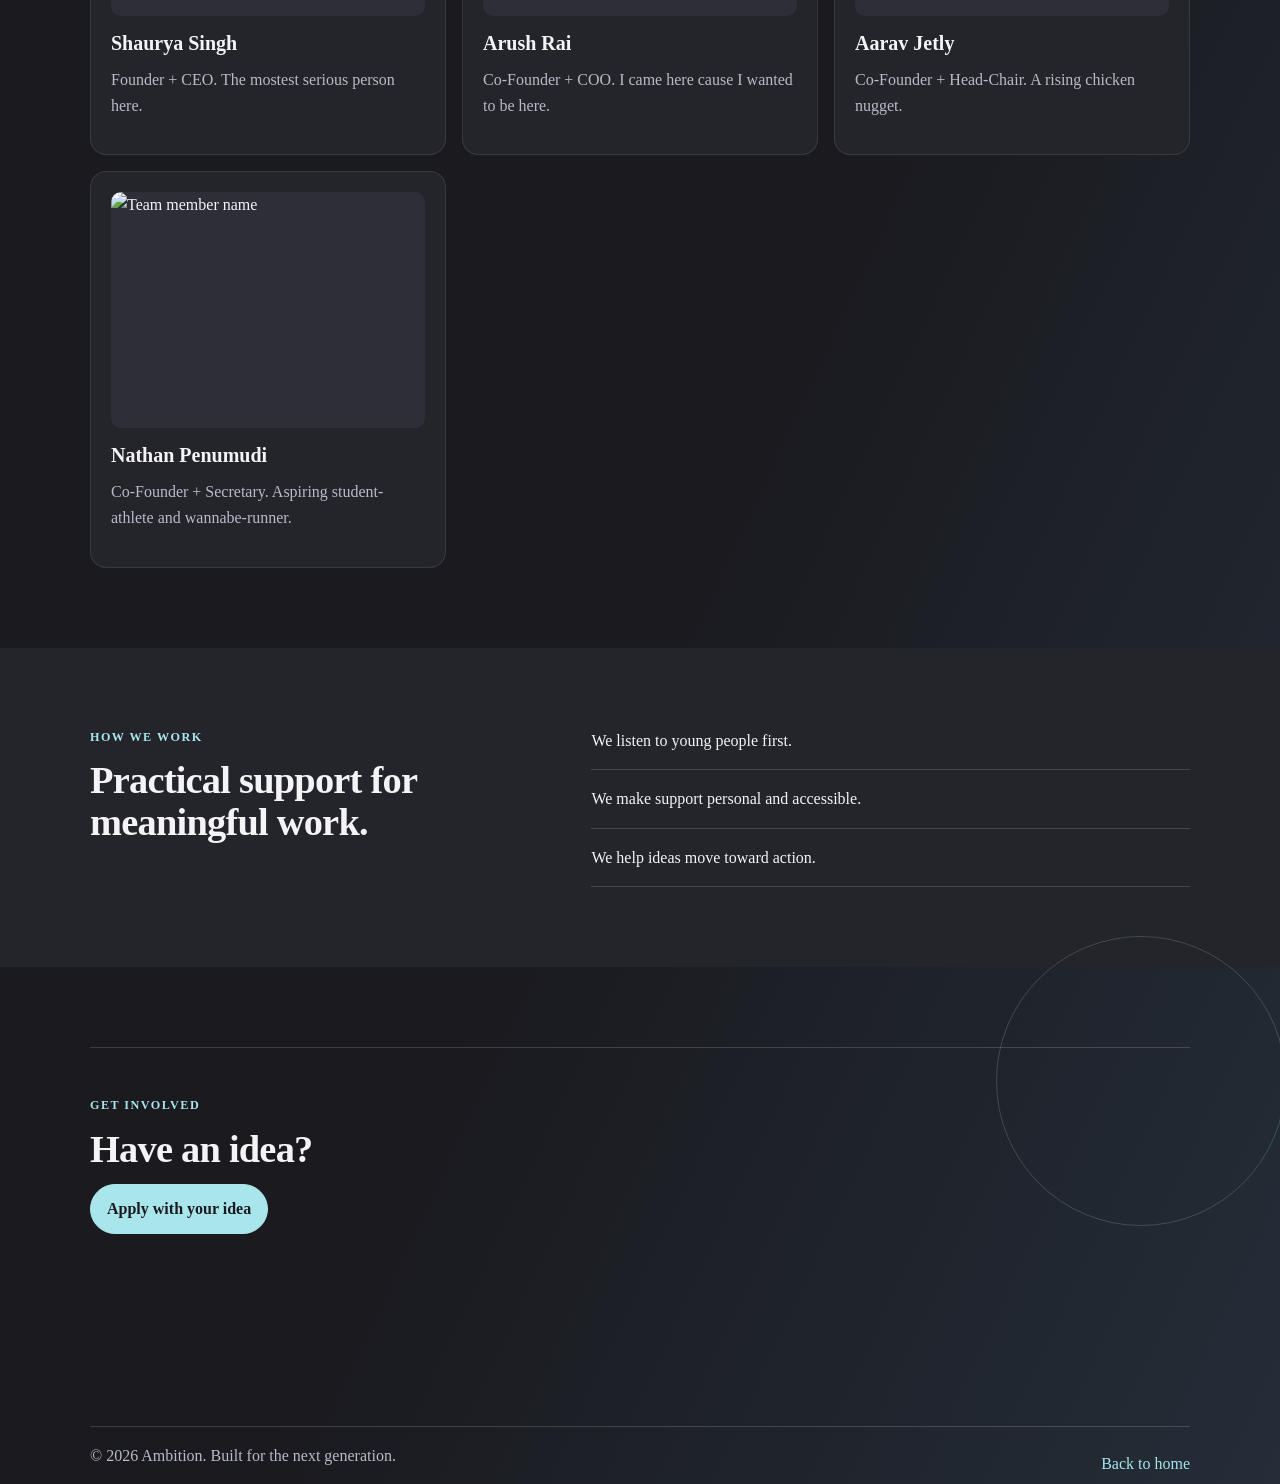
==== commit 48de1386: "changed my bio" ====
--- a/about.html
+++ b/about.html
@@ -73,7 +73,7 @@
 						<article class="info-card">
 							<img class="team-photo" alt="Team member name" />
 							<h3>Nathan Penumudi</h3>
-							<p>Co-Founder + Secretary. Student-runner and aspiring ipad-kid.</p>
+							<p>Co-Founder + Secretary. Aspiring student-athlete and wannabe-runner.</p>
 						</article>
 					</div>
 				</div>
